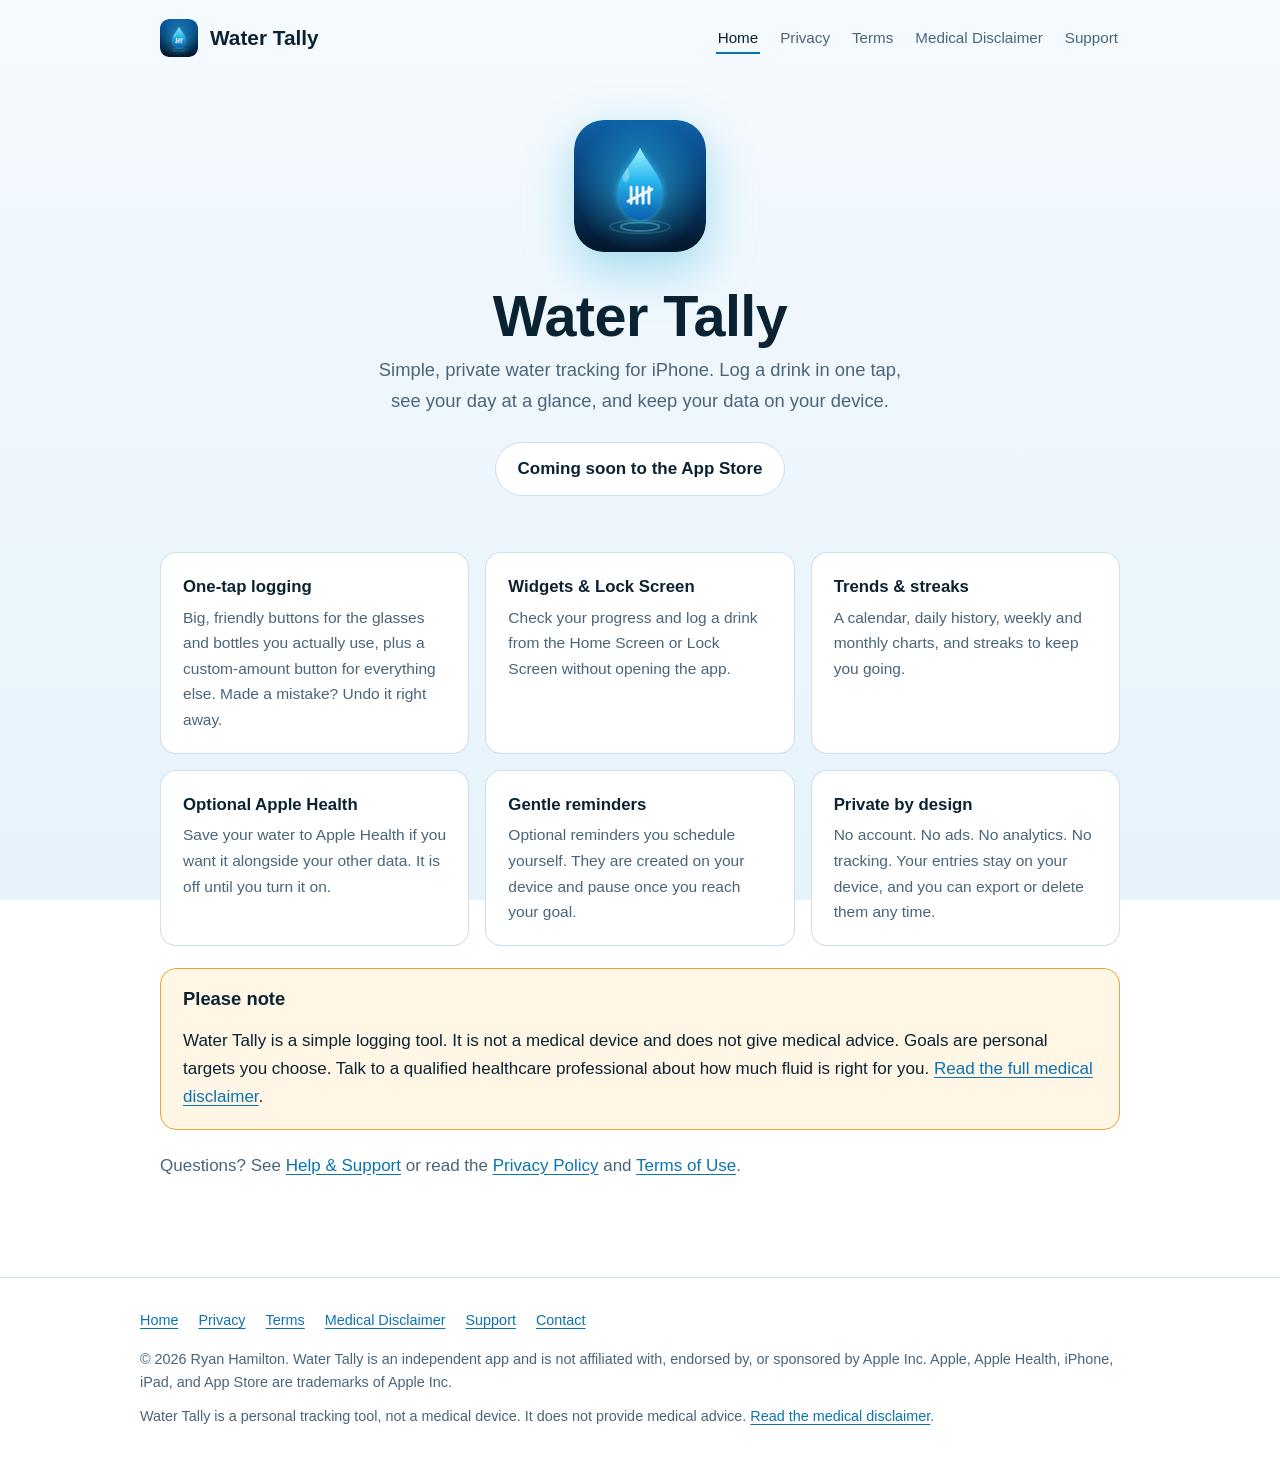
==== index.html @ f519911d "Add files via upload" ====
<!DOCTYPE html>
<html lang="en">
<head>
  <meta charset="utf-8">
  <meta name="viewport" content="width=device-width, initial-scale=1">
  <title>Water Tally – Simple, private water tracking for iPhone</title>
  <meta name="description" content="Water Tally is a simple, private water tracker for iPhone with one-tap logging, widgets, and optional Apple Health. No account, no ads, no tracking.">
  <link rel="canonical" href="https://rshamilton.github.io/watertally/index.html">
  <link rel="icon" type="image/png" href="assets/favicon.png">
  <link rel="apple-touch-icon" href="assets/apple-touch-icon.png">
  <meta property="og:type" content="website">
  <meta property="og:title" content="Water Tally – Simple, private water tracking for iPhone">
  <meta property="og:description" content="Water Tally is a simple, private water tracker for iPhone with one-tap logging, widgets, and optional Apple Health. No account, no ads, no tracking.">
  <meta property="og:image" content="https://rshamilton.github.io/watertally/assets/social-card.png">
  <meta name="twitter:card" content="summary_large_image">
  <meta name="theme-color" content="#04101c">
  <link rel="stylesheet" href="assets/style.css">
</head>
<body>
  <a class="skip-link" href="#content">Skip to content</a>
  <header class="site-header">
    <a class="brand" href="index.html"><img src="assets/icon-512.png" alt="" width="38" height="38">Water Tally</a>
    <nav aria-label="Main">
      <ul>
        <li><a href="index.html" aria-current="page">Home</a></li>
        <li><a href="privacy.html">Privacy</a></li>
        <li><a href="terms.html">Terms</a></li>
        <li><a href="medical-disclaimer.html">Medical Disclaimer</a></li>
        <li><a href="support.html">Support</a></li>
      </ul>
    </nav>
  </header>
  <main id="content" class="wide">

    <section class="hero">
      <img class="icon" src="assets/icon-512.png" alt="Water Tally app icon" width="132" height="132">
      <h1>Water Tally</h1>
      <p class="lead">Simple, private water tracking for iPhone. Log a drink in one tap, see your day at a glance, and keep your data on your device.</p>
      <span class="badge">Coming soon to the App Store</span>
    </section>

    <ul class="features">
      <li><h3>One-tap logging</h3><p>Big, friendly buttons for the glasses and bottles you actually use, plus a custom-amount button for everything else. Made a mistake? Undo it right away.</p></li>
      <li><h3>Widgets &amp; Lock Screen</h3><p>Check your progress and log a drink from the Home Screen or Lock Screen without opening the app.</p></li>
      <li><h3>Trends &amp; streaks</h3><p>A calendar, daily history, weekly and monthly charts, and streaks to keep you going.</p></li>
      <li><h3>Optional Apple Health</h3><p>Save your water to Apple Health if you want it alongside your other data. It is off until you turn it on.</p></li>
      <li><h3>Gentle reminders</h3><p>Optional reminders you schedule yourself. They are created on your device and pause once you reach your goal.</p></li>
      <li><h3>Private by design</h3><p>No account. No ads. No analytics. No tracking. Your entries stay on your device, and you can export or delete them any time.</p></li>
    </ul>

    <div class="notice warning" role="note">
      <h2>Please note</h2>
      <p>Water Tally is a simple logging tool. It is not a medical device and does not give medical advice. Goals are personal targets you choose. Talk to a qualified healthcare professional about how much fluid is right for you. <a href="medical-disclaimer.html">Read the full medical disclaimer</a>.</p>
    </div>

    <p class="muted">Questions? See <a href="support.html">Help &amp; Support</a> or read the <a href="privacy.html">Privacy Policy</a> and <a href="terms.html">Terms of Use</a>.</p>

  </main>
  <footer class="site-footer">
    <div class="inner">
      <ul>
        <li><a href="index.html">Home</a></li>
        <li><a href="privacy.html">Privacy</a></li>
        <li><a href="terms.html">Terms</a></li>
        <li><a href="medical-disclaimer.html">Medical Disclaimer</a></li>
        <li><a href="support.html">Support</a></li>
        <li><a href="mailto:watertally@googlegroups.com?subject=Water%20Tally%20Support">Contact</a></li>
      </ul>
      <p>&copy; 2026 Ryan Hamilton. Water Tally is an independent app and is not affiliated with, endorsed by, or sponsored by Apple Inc. Apple, Apple Health, iPhone, iPad, and App Store are trademarks of Apple Inc.</p>
      <p>Water Tally is a personal tracking tool, not a medical device. It does not provide medical advice. <a href="medical-disclaimer.html">Read the medical disclaimer</a>.</p>
    </div>
  </footer>
</body>
</html>
---- assets/style.css ----
/* Water Tally website — shared styles. No JavaScript, no external requests, no cookies. */

:root {
  --bg: #04101c;
  --bg-2: #071c30;
  --surface: rgba(255, 255, 255, 0.06);
  --border: rgba(120, 220, 255, 0.22);
  --text: #eaf6ff;
  --muted: #a9c3d6;
  --accent: #46d3ff;
  --accent-strong: #0aa5d6;
  --warn-bg: rgba(255, 176, 60, 0.12);
  --warn-border: rgba(255, 176, 60, 0.5);
  --radius: 16px;
  --max: 760px;
  color-scheme: dark light;
}

@media (prefers-color-scheme: light) {
  :root {
    --bg: #f5fafe;
    --bg-2: #e6f3fb;
    --surface: #ffffff;
    --border: rgba(10, 100, 160, 0.2);
    --text: #0b2233;
    --muted: #4a6579;
    --accent: #0a74b0;
    --accent-strong: #075f92;
    --warn-bg: #fff6e5;
    --warn-border: #e9a53b;
  }
}

* { box-sizing: border-box; }

html { -webkit-text-size-adjust: 100%; scroll-behavior: smooth; }

body {
  margin: 0;
  font: 17px/1.65 -apple-system, BlinkMacSystemFont, "SF Pro Text", "Segoe UI", Roboto, Helvetica, Arial, sans-serif;
  color: var(--text);
  background: linear-gradient(180deg, var(--bg) 0%, var(--bg-2) 100%) fixed;
  min-height: 100vh;
  display: flex;
  flex-direction: column;
}

a { color: var(--accent); text-underline-offset: 3px; }
a:hover { color: var(--text); }
a:focus-visible, button:focus-visible { outline: 3px solid var(--accent); outline-offset: 3px; border-radius: 4px; }

.skip-link {
  position: absolute; left: -999px; top: 8px; background: var(--accent-strong); color: #fff;
  padding: 8px 14px; border-radius: 8px; z-index: 10;
}
.skip-link:focus { left: 8px; }

/* Header */
.site-header {
  display: flex; flex-wrap: wrap; align-items: center; justify-content: space-between; gap: 12px;
  max-width: 1000px; width: 100%; margin: 0 auto; padding: 18px 20px;
}
.brand { display: flex; align-items: center; gap: 12px; color: var(--text); text-decoration: none; font-weight: 700; font-size: 1.3rem; }
.brand img { width: 38px; height: 38px; border-radius: 9px; }
nav ul { display: flex; flex-wrap: wrap; gap: 4px 18px; list-style: none; margin: 0; padding: 0; }
nav a { color: var(--muted); text-decoration: none; font-size: 0.95rem; padding: 6px 2px; border-bottom: 2px solid transparent; }
nav a:hover, nav a[aria-current="page"] { color: var(--text); border-bottom-color: var(--accent); }

/* Layout */
main { flex: 1; width: 100%; max-width: var(--max); margin: 0 auto; padding: 8px 20px 56px; }
main.wide { max-width: 1000px; }

h1 { font-size: clamp(2rem, 5vw, 2.6rem); line-height: 1.15; margin: 28px 0 8px; letter-spacing: -0.01em; }
h2 { font-size: 1.4rem; margin: 2.2em 0 0.4em; line-height: 1.25; }
h3 { font-size: 1.1rem; margin: 1.6em 0 0.3em; }
p, li { color: var(--text); }
li { margin: 0.35em 0; }
.lead { font-size: 1.15rem; color: var(--muted); margin-top: 0; }
.meta { color: var(--muted); font-size: 0.92rem; margin: 0 0 26px; }
.muted { color: var(--muted); }

/* Summary / notice blocks */
.summary, .notice {
  background: var(--surface); border: 1px solid var(--border); border-radius: var(--radius);
  padding: 18px 22px; margin: 22px 0;
}
.summary h2, .notice h2 { margin-top: 0; font-size: 1.15rem; }
.summary ul { margin: 0.4em 0 0; padding-left: 1.2em; }
.notice.warning { background: var(--warn-bg); border-color: var(--warn-border); }
.notice p:last-child { margin-bottom: 0; }

/* Table of contents */
.toc { columns: 2 260px; column-gap: 32px; padding-left: 1.2em; margin: 0.6em 0 0; }
.toc li { break-inside: avoid; }

/* Landing */
.hero { text-align: center; padding: 36px 0 12px; }
.hero img.icon { width: 132px; height: 132px; border-radius: 30px; box-shadow: 0 18px 50px rgba(10, 165, 214, 0.35); }
.hero h1 { font-size: clamp(2.4rem, 7vw, 3.6rem); margin: 22px 0 6px; }
.hero .lead { max-width: 30em; margin: 0 auto 26px; }
.badge {
  display: inline-block; padding: 12px 22px; border-radius: 999px; background: var(--surface);
  border: 1px solid var(--border); color: var(--text); font-weight: 600;
}
.features { display: grid; grid-template-columns: repeat(auto-fit, minmax(260px, 1fr)); gap: 16px; margin: 44px 0 8px; padding: 0; list-style: none; }
.features li { background: var(--surface); border: 1px solid var(--border); border-radius: var(--radius); padding: 20px 22px; margin: 0; }
.features h3 { margin: 0 0 4px; font-size: 1.05rem; }
.features p { margin: 0; color: var(--muted); font-size: 0.97rem; }

/* FAQ */
details { background: var(--surface); border: 1px solid var(--border); border-radius: 12px; padding: 4px 18px; margin: 10px 0; }
summary { cursor: pointer; font-weight: 600; padding: 12px 0; }
details[open] summary { border-bottom: 1px solid var(--border); margin-bottom: 8px; }

/* Footer */
.site-footer { border-top: 1px solid var(--border); margin-top: 24px; padding: 26px 20px 40px; color: var(--muted); font-size: 0.9rem; }
.site-footer .inner { max-width: 1000px; margin: 0 auto; display: flex; flex-direction: column; gap: 10px; }
.site-footer ul { display: flex; flex-wrap: wrap; gap: 6px 20px; list-style: none; margin: 0; padding: 0; }
.site-footer p { margin: 0; color: var(--muted); }

@media (max-width: 520px) {
  body { font-size: 16.5px; }
  .site-header { padding-top: 14px; }
}

@media print {
  body { background: #fff; color: #000; display: block; }
  nav, .site-footer ul, .skip-link { display: none; }
  a { color: #000; }
  .summary, .notice, details { border-color: #999; background: #fff; }
}
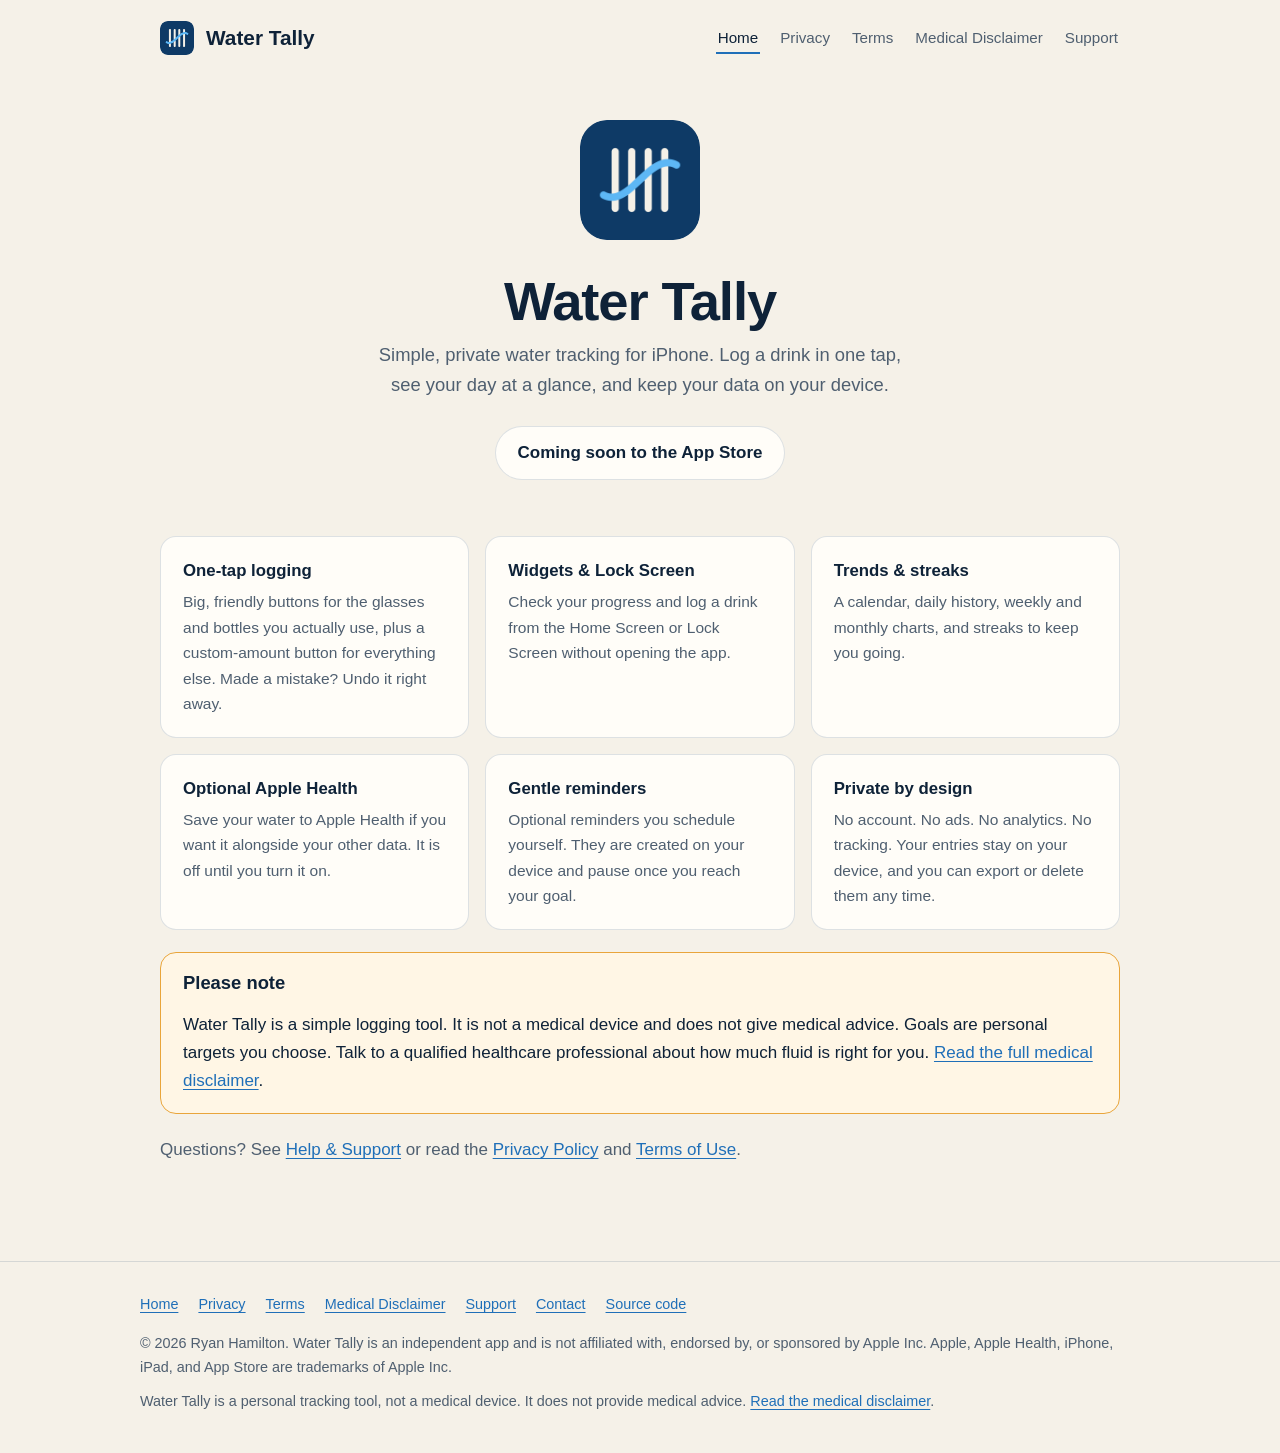
==== commit bb3c7290: "New icon, calmer design shared by app and website, bug fixes Icon: four tally strokes crossed by a w" ====
--- a/index.html
+++ b/index.html
@@ -13,7 +13,8 @@
   <meta property="og:description" content="Water Tally is a simple, private water tracker for iPhone with one-tap logging, widgets, and optional Apple Health. No account, no ads, no tracking.">
   <meta property="og:image" content="https://rshamilton.github.io/watertally/assets/social-card.png">
   <meta name="twitter:card" content="summary_large_image">
-  <meta name="theme-color" content="#04101c">
+  <meta name="theme-color" content="#0b1724" media="(prefers-color-scheme: dark)">
+  <meta name="theme-color" content="#f5f1e8" media="(prefers-color-scheme: light)">
   <link rel="stylesheet" href="assets/style.css">
 </head>
 <body>
@@ -65,6 +66,7 @@
         <li><a href="medical-disclaimer.html">Medical Disclaimer</a></li>
         <li><a href="support.html">Support</a></li>
         <li><a href="mailto:watertally@googlegroups.com?subject=Water%20Tally%20Support">Contact</a></li>
+        <li><a href="https://github.com/rshamilton/watertally">Source code</a></li>
       </ul>
       <p>&copy; 2026 Ryan Hamilton. Water Tally is an independent app and is not affiliated with, endorsed by, or sponsored by Apple Inc. Apple, Apple Health, iPhone, iPad, and App Store are trademarks of Apple Inc.</p>
       <p>Water Tally is a personal tracking tool, not a medical device. It does not provide medical advice. <a href="medical-disclaimer.html">Read the medical disclaimer</a>.</p>
--- a/assets/style.css
+++ b/assets/style.css
@@ -1,14 +1,15 @@
 /* Water Tally website — shared styles. No JavaScript, no external requests, no cookies. */
 
+/* Same palette as the app (WaterTally/LiquidGlassStyles.swift) and the icon. */
 :root {
-  --bg: #04101c;
-  --bg-2: #071c30;
-  --surface: rgba(255, 255, 255, 0.06);
-  --border: rgba(120, 220, 255, 0.22);
-  --text: #eaf6ff;
-  --muted: #a9c3d6;
-  --accent: #46d3ff;
-  --accent-strong: #0aa5d6;
+  --bg: #0b1724;          /* night */
+  --bg-2: #0e1f31;
+  --surface: rgba(255, 255, 255, 0.05);
+  --border: rgba(255, 255, 255, 0.10);
+  --text: #f5f1e8;        /* paper */
+  --muted: #a7b3c0;
+  --accent: #5db7f5;      /* water */
+  --accent-strong: #2f8fe0;
   --warn-bg: rgba(255, 176, 60, 0.12);
   --warn-border: rgba(255, 176, 60, 0.5);
   --radius: 16px;
@@ -18,14 +19,14 @@
 
 @media (prefers-color-scheme: light) {
   :root {
-    --bg: #f5fafe;
-    --bg-2: #e6f3fb;
-    --surface: #ffffff;
-    --border: rgba(10, 100, 160, 0.2);
-    --text: #0b2233;
-    --muted: #4a6579;
-    --accent: #0a74b0;
-    --accent-strong: #075f92;
+    --bg: #f5f1e8;        /* paper */
+    --bg-2: #efe9dd;
+    --surface: #fffdf8;
+    --border: rgba(14, 58, 102, 0.14);
+    --text: #0e2238;
+    --muted: #4f5f70;
+    --accent: #1f6fb8;
+    --accent-strong: #0e3a66; /* ink */
     --warn-bg: #fff6e5;
     --warn-border: #e9a53b;
   }
@@ -39,7 +40,7 @@
   margin: 0;
   font: 17px/1.65 -apple-system, BlinkMacSystemFont, "SF Pro Text", "Segoe UI", Roboto, Helvetica, Arial, sans-serif;
   color: var(--text);
-  background: linear-gradient(180deg, var(--bg) 0%, var(--bg-2) 100%) fixed;
+  background: var(--bg);
   min-height: 100vh;
   display: flex;
   flex-direction: column;
@@ -61,7 +62,7 @@
   max-width: 1000px; width: 100%; margin: 0 auto; padding: 18px 20px;
 }
 .brand { display: flex; align-items: center; gap: 12px; color: var(--text); text-decoration: none; font-weight: 700; font-size: 1.3rem; }
-.brand img { width: 38px; height: 38px; border-radius: 9px; }
+.brand img { width: 34px; height: 34px; border-radius: 8px; }
 nav ul { display: flex; flex-wrap: wrap; gap: 4px 18px; list-style: none; margin: 0; padding: 0; }
 nav a { color: var(--muted); text-decoration: none; font-size: 0.95rem; padding: 6px 2px; border-bottom: 2px solid transparent; }
 nav a:hover, nav a[aria-current="page"] { color: var(--text); border-bottom-color: var(--accent); }
@@ -95,8 +96,8 @@
 
 /* Landing */
 .hero { text-align: center; padding: 36px 0 12px; }
-.hero img.icon { width: 132px; height: 132px; border-radius: 30px; box-shadow: 0 18px 50px rgba(10, 165, 214, 0.35); }
-.hero h1 { font-size: clamp(2.4rem, 7vw, 3.6rem); margin: 22px 0 6px; }
+.hero img.icon { width: 120px; height: 120px; border-radius: 27px; }
+.hero h1 { font-size: clamp(2.4rem, 7vw, 3.4rem); margin: 22px 0 6px; letter-spacing: -0.02em; }
 .hero .lead { max-width: 30em; margin: 0 auto 26px; }
 .badge {
   display: inline-block; padding: 12px 22px; border-radius: 999px; background: var(--surface);
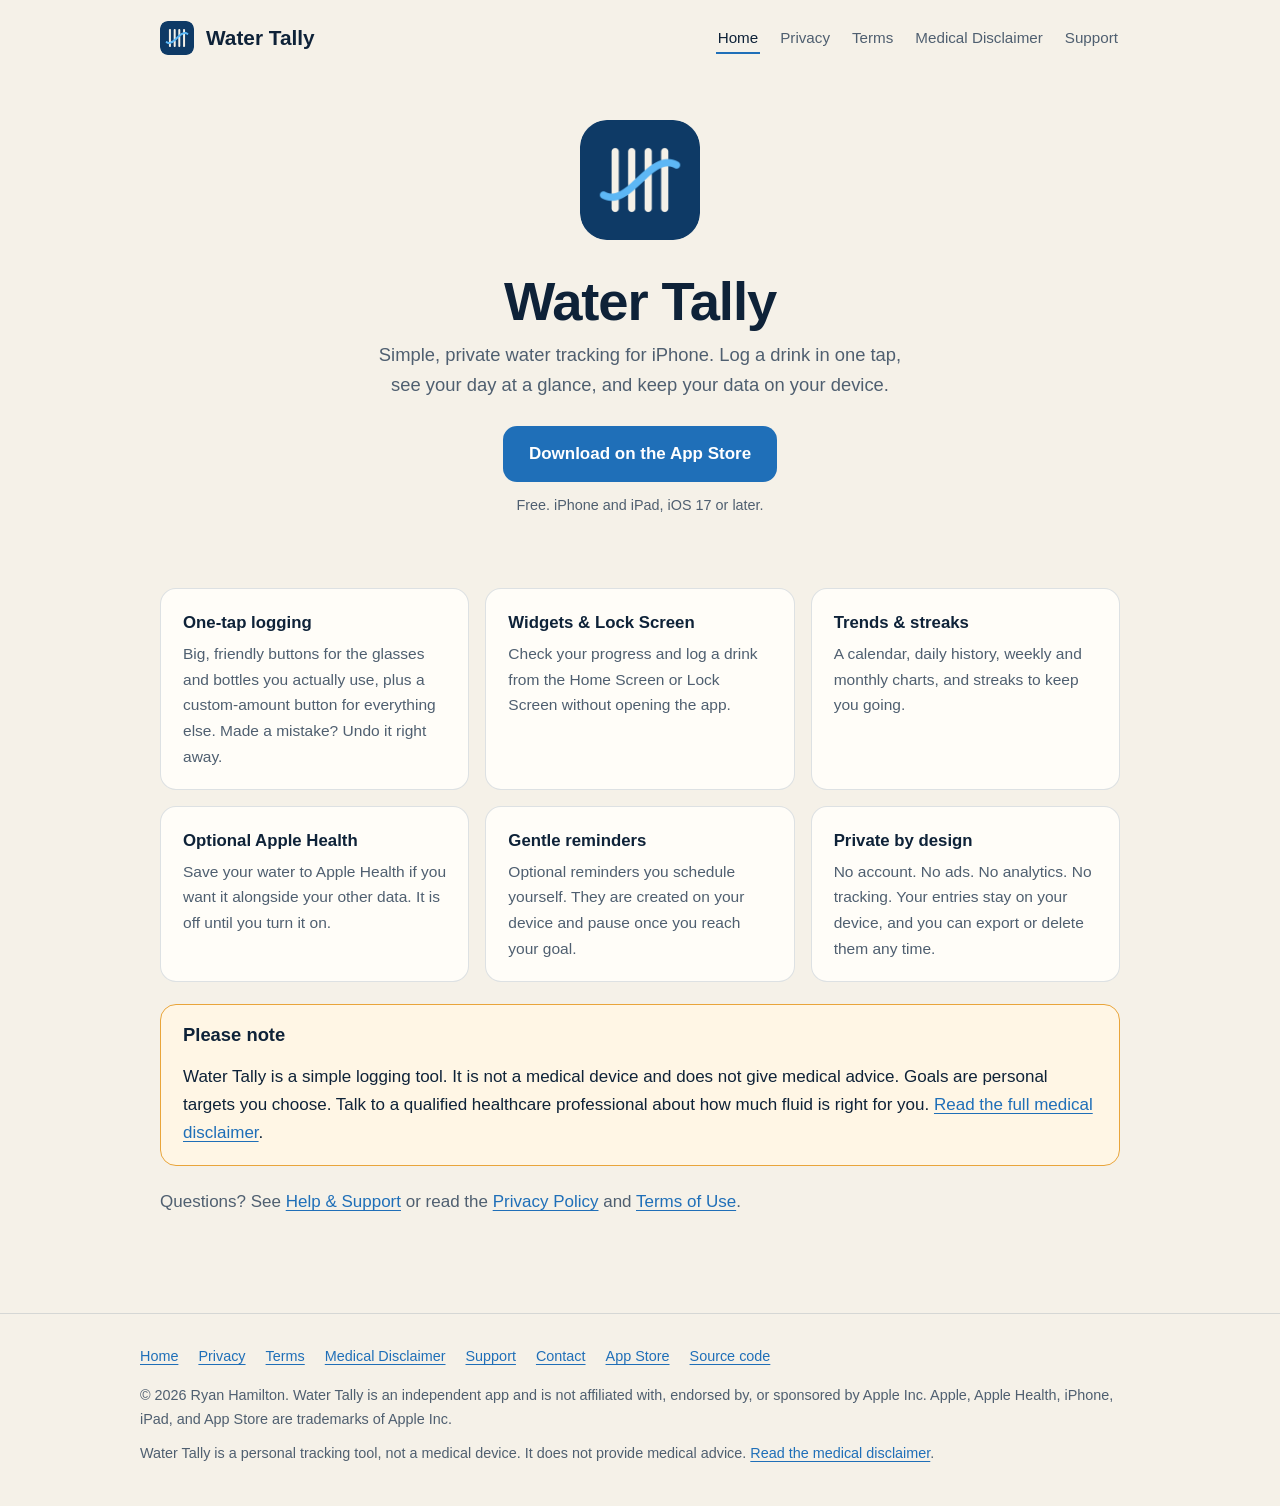
==== commit 9060ebe6: "Version 1.1: About & Feedback, review prompt, App Store link, fixes App - About & Feedback screen (S" ====
--- a/index.html
+++ b/index.html
@@ -13,6 +13,7 @@
   <meta property="og:description" content="Water Tally is a simple, private water tracker for iPhone with one-tap logging, widgets, and optional Apple Health. No account, no ads, no tracking.">
   <meta property="og:image" content="https://rshamilton.github.io/watertally/assets/social-card.png">
   <meta name="twitter:card" content="summary_large_image">
+  <meta name="apple-itunes-app" content="app-id=6814481718">
   <meta name="theme-color" content="#0b1724" media="(prefers-color-scheme: dark)">
   <meta name="theme-color" content="#f5f1e8" media="(prefers-color-scheme: light)">
   <link rel="stylesheet" href="assets/style.css">
@@ -37,7 +38,8 @@
       <img class="icon" src="assets/icon-512.png" alt="Water Tally app icon" width="132" height="132">
       <h1>Water Tally</h1>
       <p class="lead">Simple, private water tracking for iPhone. Log a drink in one tap, see your day at a glance, and keep your data on your device.</p>
-      <span class="badge">Coming soon to the App Store</span>
+      <a class="badge" href="https://apps.apple.com/us/app/water-tally-drink-tracker/id6814481718">Download on the App Store</a>
+      <p class="muted small">Free. iPhone and iPad, iOS 17 or later.</p>
     </section>
 
     <ul class="features">
@@ -66,6 +68,7 @@
         <li><a href="medical-disclaimer.html">Medical Disclaimer</a></li>
         <li><a href="support.html">Support</a></li>
         <li><a href="mailto:watertally@googlegroups.com?subject=Water%20Tally%20Support">Contact</a></li>
+        <li><a href="https://apps.apple.com/us/app/water-tally-drink-tracker/id6814481718">App Store</a></li>
         <li><a href="https://github.com/rshamilton/watertally">Source code</a></li>
       </ul>
       <p>&copy; 2026 Ryan Hamilton. Water Tally is an independent app and is not affiliated with, endorsed by, or sponsored by Apple Inc. Apple, Apple Health, iPhone, iPad, and App Store are trademarks of Apple Inc.</p>
--- a/assets/style.css
+++ b/assets/style.css
@@ -10,6 +10,7 @@
   --muted: #a7b3c0;
   --accent: #5db7f5;      /* water */
   --accent-strong: #2f8fe0;
+  --on-accent: #0b1724;
   --warn-bg: rgba(255, 176, 60, 0.12);
   --warn-border: rgba(255, 176, 60, 0.5);
   --radius: 16px;
@@ -27,6 +28,7 @@
     --muted: #4f5f70;
     --accent: #1f6fb8;
     --accent-strong: #0e3a66; /* ink */
+    --on-accent: #ffffff;
     --warn-bg: #fff6e5;
     --warn-border: #e9a53b;
   }
@@ -100,9 +102,11 @@
 .hero h1 { font-size: clamp(2.4rem, 7vw, 3.4rem); margin: 22px 0 6px; letter-spacing: -0.02em; }
 .hero .lead { max-width: 30em; margin: 0 auto 26px; }
 .badge {
-  display: inline-block; padding: 12px 22px; border-radius: 999px; background: var(--surface);
-  border: 1px solid var(--border); color: var(--text); font-weight: 600;
+  display: inline-block; padding: 14px 26px; border-radius: 14px; background: var(--accent);
+  color: var(--on-accent); font-weight: 600; text-decoration: none;
 }
+.badge:hover { color: var(--on-accent); filter: brightness(1.08); }
+.small { font-size: 0.9rem; margin-top: 12px; }
 .features { display: grid; grid-template-columns: repeat(auto-fit, minmax(260px, 1fr)); gap: 16px; margin: 44px 0 8px; padding: 0; list-style: none; }
 .features li { background: var(--surface); border: 1px solid var(--border); border-radius: var(--radius); padding: 20px 22px; margin: 0; }
 .features h3 { margin: 0 0 4px; font-size: 1.05rem; }
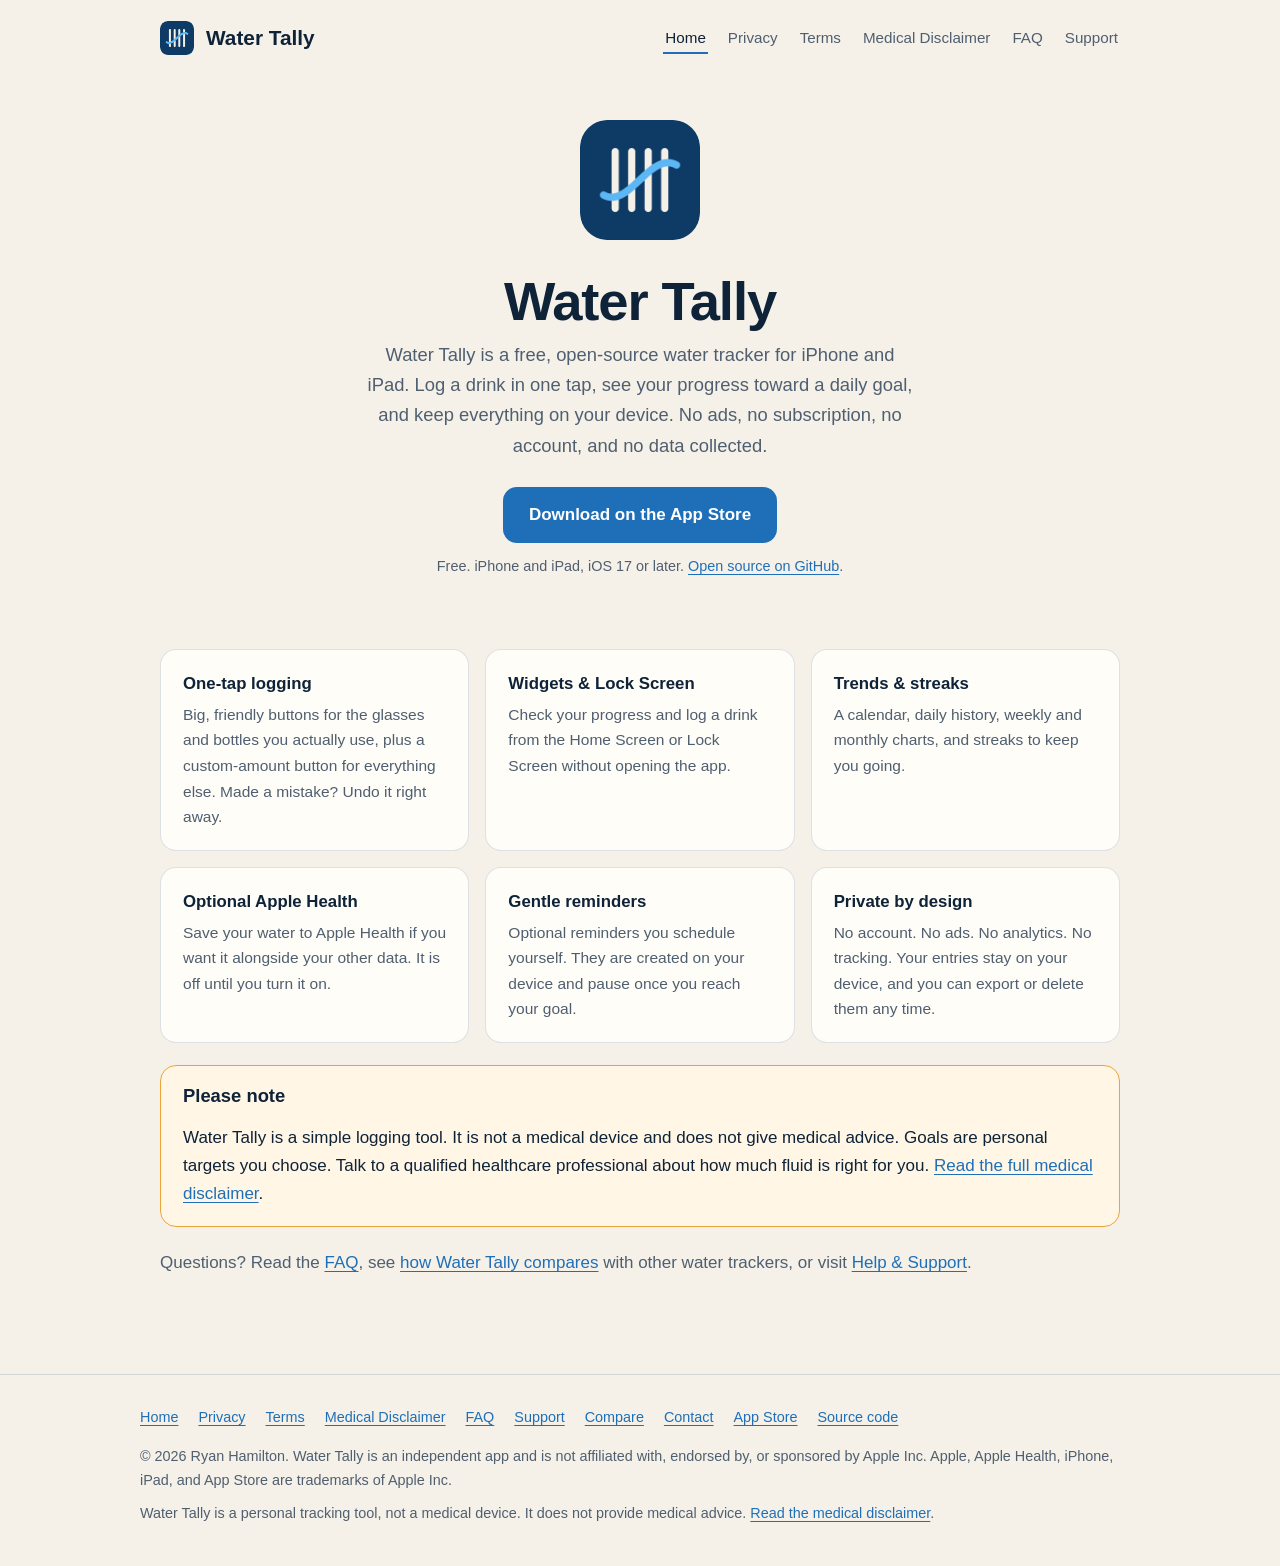
==== commit 8d73fd63: "Website: FAQ, comparison page, structured data, llms.txt, sitemap - FAQ page answering the questions" ====
--- a/index.html
+++ b/index.html
@@ -3,17 +3,58 @@
 <head>
   <meta charset="utf-8">
   <meta name="viewport" content="width=device-width, initial-scale=1">
-  <title>Water Tally – Simple, private water tracking for iPhone</title>
-  <meta name="description" content="Water Tally is a simple, private water tracker for iPhone with one-tap logging, widgets, and optional Apple Health. No account, no ads, no tracking.">
+  <title>Water Tally – Free, private, open-source water tracker for iPhone</title>
+  <meta name="description" content="Water Tally is a free, open-source water tracker for iPhone and iPad with one-tap logging, tap-to-log widgets and optional Apple Health. No ads, no account, no data collected.">
   <link rel="canonical" href="https://rshamilton.github.io/watertally/index.html">
   <link rel="icon" type="image/png" href="assets/favicon.png">
   <link rel="apple-touch-icon" href="assets/apple-touch-icon.png">
   <meta property="og:type" content="website">
-  <meta property="og:title" content="Water Tally – Simple, private water tracking for iPhone">
-  <meta property="og:description" content="Water Tally is a simple, private water tracker for iPhone with one-tap logging, widgets, and optional Apple Health. No account, no ads, no tracking.">
+  <meta property="og:title" content="Water Tally – Free, private, open-source water tracker for iPhone">
+  <meta property="og:description" content="Water Tally is a free, open-source water tracker for iPhone and iPad with one-tap logging, tap-to-log widgets and optional Apple Health. No ads, no account, no data collected.">
   <meta property="og:image" content="https://rshamilton.github.io/watertally/assets/social-card.png">
   <meta name="twitter:card" content="summary_large_image">
   <meta name="apple-itunes-app" content="app-id=6814481718">
+  <script type="application/ld+json">
+{
+  "@context": "https://schema.org",
+  "@type": "MobileApplication",
+  "name": "Water Tally",
+  "description": "Water Tally is a free, open-source water tracker for iPhone and iPad. Log a drink in one tap, see your progress toward a daily goal, and keep everything on your device. No ads, no subscription, no account, and no data collected.",
+  "operatingSystem": "iOS 17.0 or later",
+  "applicationCategory": "HealthApplication",
+  "url": "https://rshamilton.github.io/watertally/",
+  "downloadUrl": "https://apps.apple.com/us/app/water-tally-drink-tracker/id6814481718",
+  "installUrl": "https://apps.apple.com/us/app/water-tally-drink-tracker/id6814481718",
+  "image": "https://rshamilton.github.io/watertally/assets/icon-1024.png",
+  "license": "https://www.gnu.org/licenses/gpl-3.0.html",
+  "isAccessibleForFree": true,
+  "offers": {
+    "@type": "Offer",
+    "price": "0",
+    "priceCurrency": "USD"
+  },
+  "author": {
+    "@type": "Person",
+    "name": "Ryan Hamilton"
+  },
+  "sameAs": [
+    "https://apps.apple.com/us/app/water-tally-drink-tracker/id6814481718",
+    "https://github.com/rshamilton/watertally"
+  ],
+  "featureList": [
+    "One-tap water logging with custom buttons",
+    "Tap-to-log Home Screen widgets and Lock Screen widgets",
+    "Optional Apple Health sync (Water only)",
+    "Optional reminders that stop once the daily goal is reached",
+    "History, calendar, streaks and trends",
+    "Ounces or millilitres",
+    "CSV and JSON export",
+    "No account, no ads, no data collected, works offline",
+    "Open source (GPL v3)"
+  ]
+}
+  </script>
+
   <meta name="theme-color" content="#0b1724" media="(prefers-color-scheme: dark)">
   <meta name="theme-color" content="#f5f1e8" media="(prefers-color-scheme: light)">
   <link rel="stylesheet" href="assets/style.css">
@@ -28,6 +69,7 @@
         <li><a href="privacy.html">Privacy</a></li>
         <li><a href="terms.html">Terms</a></li>
         <li><a href="medical-disclaimer.html">Medical Disclaimer</a></li>
+        <li><a href="faq.html">FAQ</a></li>
         <li><a href="support.html">Support</a></li>
       </ul>
     </nav>
@@ -37,9 +79,9 @@
     <section class="hero">
       <img class="icon" src="assets/icon-512.png" alt="Water Tally app icon" width="132" height="132">
       <h1>Water Tally</h1>
-      <p class="lead">Simple, private water tracking for iPhone. Log a drink in one tap, see your day at a glance, and keep your data on your device.</p>
+      <p class="lead">Water Tally is a free, open-source water tracker for iPhone and iPad. Log a drink in one tap, see your progress toward a daily goal, and keep everything on your device. No ads, no subscription, no account, and no data collected.</p>
       <a class="badge" href="https://apps.apple.com/us/app/water-tally-drink-tracker/id6814481718">Download on the App Store</a>
-      <p class="muted small">Free. iPhone and iPad, iOS 17 or later.</p>
+      <p class="muted small">Free. iPhone and iPad, iOS 17 or later. <a href="https://github.com/rshamilton/watertally">Open source on GitHub</a>.</p>
     </section>
 
     <ul class="features">
@@ -56,7 +98,7 @@
       <p>Water Tally is a simple logging tool. It is not a medical device and does not give medical advice. Goals are personal targets you choose. Talk to a qualified healthcare professional about how much fluid is right for you. <a href="medical-disclaimer.html">Read the full medical disclaimer</a>.</p>
     </div>
 
-    <p class="muted">Questions? See <a href="support.html">Help &amp; Support</a> or read the <a href="privacy.html">Privacy Policy</a> and <a href="terms.html">Terms of Use</a>.</p>
+    <p class="muted">Questions? Read the <a href="faq.html">FAQ</a>, see <a href="compare.html">how Water Tally compares</a> with other water trackers, or visit <a href="support.html">Help &amp; Support</a>.</p>
 
   </main>
   <footer class="site-footer">
@@ -66,7 +108,9 @@
         <li><a href="privacy.html">Privacy</a></li>
         <li><a href="terms.html">Terms</a></li>
         <li><a href="medical-disclaimer.html">Medical Disclaimer</a></li>
+        <li><a href="faq.html">FAQ</a></li>
         <li><a href="support.html">Support</a></li>
+        <li><a href="compare.html">Compare</a></li>
         <li><a href="mailto:watertally@googlegroups.com?subject=Water%20Tally%20Support">Contact</a></li>
         <li><a href="https://apps.apple.com/us/app/water-tally-drink-tracker/id6814481718">App Store</a></li>
         <li><a href="https://github.com/rshamilton/watertally">Source code</a></li>
--- a/assets/style.css
+++ b/assets/style.css
@@ -112,6 +112,14 @@
 .features h3 { margin: 0 0 4px; font-size: 1.05rem; }
 .features p { margin: 0; color: var(--muted); font-size: 0.97rem; }
 
+/* Tables */
+.table-wrap { overflow-x: auto; margin: 18px 0 8px; border: 1px solid var(--border); border-radius: var(--radius); }
+table { width: 100%; border-collapse: collapse; font-size: 0.95rem; min-width: 640px; }
+th, td { text-align: left; vertical-align: top; padding: 12px 14px; border-bottom: 1px solid var(--border); }
+thead th { color: var(--muted); font-weight: 600; font-size: 0.85rem; background: var(--surface); }
+tbody tr:last-child th, tbody tr:last-child td { border-bottom: 0; }
+tbody tr:first-child { background: var(--surface); }
+
 /* FAQ */
 details { background: var(--surface); border: 1px solid var(--border); border-radius: 12px; padding: 4px 18px; margin: 10px 0; }
 summary { cursor: pointer; font-weight: 600; padding: 12px 0; }
